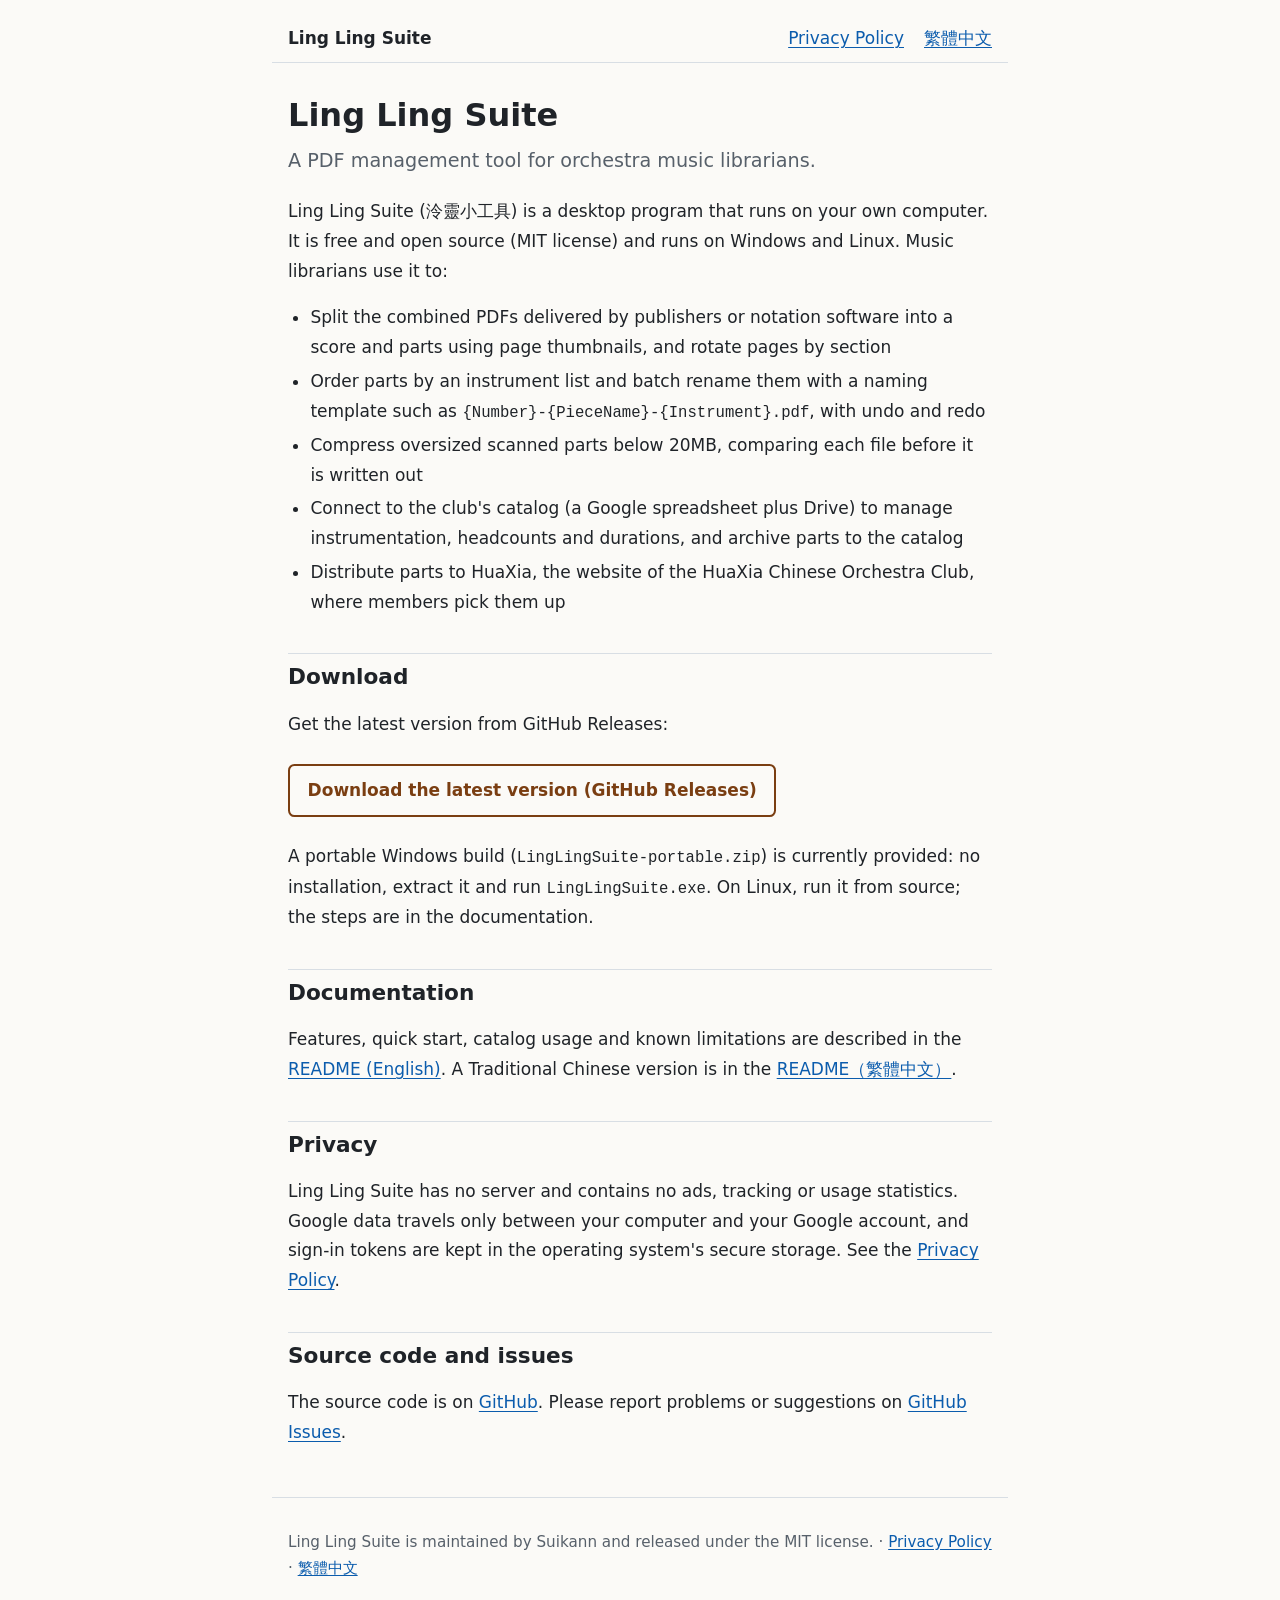
==== website/en/index.html @ 27b3f715 "feat：首頁與隱私權政策放上 GitHub Pages 問題簡述： Google Console 要求正式版填首頁與隱私權政策網址，泠靈兩頁都沒有，同意畫面因此切不成正式版（#94）。  修改檔案：" ====
<!doctype html>
<html lang="en">
<head>
  <meta charset="utf-8">
  <meta name="viewport" content="width=device-width, initial-scale=1">
  <title>Ling Ling Suite</title>
  <meta name="description" content="Ling Ling Suite: a free, open-source desktop tool for managing orchestral score and part PDFs.">
  <link rel="stylesheet" href="../style.css">
  <link rel="alternate" hreflang="zh-Hant-TW" href="../">
</head>
<body>
  <a class="skip-link" href="#main">Skip to main content</a>
  <header>
    <nav class="site-nav" aria-label="Site">
      <a class="brand" href="./">Ling Ling Suite</a>
      <a href="privacy.html">Privacy Policy</a>
      <a href="../" lang="zh-Hant-TW" hreflang="zh-Hant-TW">繁體中文</a>
    </nav>
  </header>

  <main id="main">
    <h1>Ling Ling Suite</h1>
    <p class="lead">A PDF management tool for orchestra music librarians.</p>

    <p>Ling Ling Suite (泠靈小工具) is a desktop program that runs on your own computer. It is free and open source (MIT license) and runs on Windows and Linux. Music librarians use it to:</p>
    <ul>
      <li>Split the combined PDFs delivered by publishers or notation software into a score and parts using page thumbnails, and rotate pages by section</li>
      <li>Order parts by an instrument list and batch rename them with a naming template such as <code>{Number}-{PieceName}-{Instrument}.pdf</code>, with undo and redo</li>
      <li>Compress oversized scanned parts below 20MB, comparing each file before it is written out</li>
      <li>Connect to the club's catalog (a Google spreadsheet plus Drive) to manage instrumentation, headcounts and durations, and archive parts to the catalog</li>
      <li>Distribute parts to HuaXia, the website of the HuaXia Chinese Orchestra Club, where members pick them up</li>
    </ul>

    <h2>Download</h2>
    <p>Get the latest version from GitHub Releases:</p>
    <p><a class="download" href="https://github.com/Suikann/ling-ling-suite/releases/latest">Download the latest version (GitHub Releases)</a></p>
    <p>A portable Windows build (<code>LingLingSuite-portable.zip</code>) is currently provided: no installation, extract it and run <code>LingLingSuite.exe</code>. On Linux, run it from source; the steps are in the documentation.</p>

    <h2>Documentation</h2>
    <p>Features, quick start, catalog usage and known limitations are described in the <a href="https://github.com/Suikann/ling-ling-suite/blob/HEAD/README.md">README (English)</a>. A Traditional Chinese version is in the <a href="https://github.com/Suikann/ling-ling-suite/blob/HEAD/README.zh-TW.md" lang="zh-Hant-TW" hreflang="zh-Hant-TW">README（繁體中文）</a>.</p>

    <h2>Privacy</h2>
    <p>Ling Ling Suite has no server and contains no ads, tracking or usage statistics. Google data travels only between your computer and your Google account, and sign-in tokens are kept in the operating system's secure storage. See the <a href="privacy.html">Privacy Policy</a>.</p>

    <h2>Source code and issues</h2>
    <p>The source code is on <a href="https://github.com/Suikann/ling-ling-suite">GitHub</a>. Please report problems or suggestions on <a href="https://github.com/Suikann/ling-ling-suite/issues">GitHub Issues</a>.</p>
  </main>

  <footer>
    <p>Ling Ling Suite is maintained by Suikann and released under the MIT license. · <a href="privacy.html">Privacy Policy</a> · <a href="../" lang="zh-Hant-TW" hreflang="zh-Hant-TW">繁體中文</a></p>
  </footer>
</body>
</html>
---- website/style.css ----
/* 泠靈小工具的首頁與隱私權政策：只有這一份樣式，不載入任何外部資源 */

:root {
  --bg: #fbfaf7;
  --surface: #ffffff;
  --text: #1f2328;
  --muted: #57606a;
  --border: #d8dee4;
  --link: #0b5cad;
  --accent: #7a3e12;
  color-scheme: light dark;
}

@media (prefers-color-scheme: dark) {
  :root {
    --bg: #14161a;
    --surface: #1c1f24;
    --text: #e6e8eb;
    --muted: #a3abb5;
    --border: #353b43;
    --link: #7cb7ff;
    --accent: #e0a46e;
  }
}

* {
  box-sizing: border-box;
}

body {
  margin: 0;
  background: var(--bg);
  color: var(--text);
  font-family: system-ui, -apple-system, "Segoe UI", "Microsoft JhengHei", "PingFang TC", "Noto Sans TC", "Noto Sans CJK TC", sans-serif;
  font-size: 1.0625rem;
  line-height: 1.75;
}

.skip-link {
  position: absolute;
  left: -9999px;
}

.skip-link:focus {
  left: 1rem;
  top: 1rem;
  padding: 0.5rem 0.75rem;
  background: var(--surface);
  border: 2px solid var(--link);
  z-index: 1;
}

header,
main,
footer {
  max-width: 46rem;
  margin: 0 auto;
  padding: 0 1rem;
}

header {
  padding-top: 1.5rem;
  padding-bottom: 0.5rem;
  border-bottom: 1px solid var(--border);
}

.site-nav {
  display: flex;
  flex-wrap: wrap;
  gap: 0.25rem 1.25rem;
  align-items: baseline;
}

.site-nav .brand {
  font-weight: 700;
  color: var(--text);
  text-decoration: none;
  margin-right: auto;
}

main {
  padding-top: 1.5rem;
  padding-bottom: 2rem;
}

h1 {
  font-size: 2rem;
  line-height: 1.3;
  margin: 0.5rem 0 0.5rem;
}

h2 {
  font-size: 1.35rem;
  line-height: 1.4;
  margin: 2.25rem 0 0.5rem;
  padding-top: 0.5rem;
  border-top: 1px solid var(--border);
}

h3 {
  font-size: 1.1rem;
  margin: 1.5rem 0 0.25rem;
}

.lead {
  font-size: 1.2rem;
  color: var(--muted);
  margin-top: 0;
}

.meta {
  color: var(--muted);
  font-size: 0.95rem;
}

a {
  color: var(--link);
  text-underline-offset: 0.15em;
}

a:focus-visible {
  outline: 2px solid var(--link);
  outline-offset: 2px;
}

.download {
  display: inline-block;
  margin: 0.5rem 0;
  padding: 0.6rem 1.1rem;
  border: 2px solid var(--accent);
  border-radius: 0.4rem;
  color: var(--accent);
  font-weight: 700;
  text-decoration: none;
}

.download:hover {
  background: var(--surface);
}

.summary {
  background: var(--surface);
  border: 1px solid var(--border);
  border-radius: 0.4rem;
  padding: 0.75rem 1.25rem;
}

code {
  font-family: ui-monospace, "Cascadia Mono", Consolas, "Noto Sans Mono", monospace;
  font-size: 0.92em;
  overflow-wrap: anywhere;
}

ul {
  padding-left: 1.4rem;
}

li + li {
  margin-top: 0.25rem;
}

footer {
  padding-top: 1rem;
  padding-bottom: 2rem;
  border-top: 1px solid var(--border);
  color: var(--muted);
  font-size: 0.95rem;
}
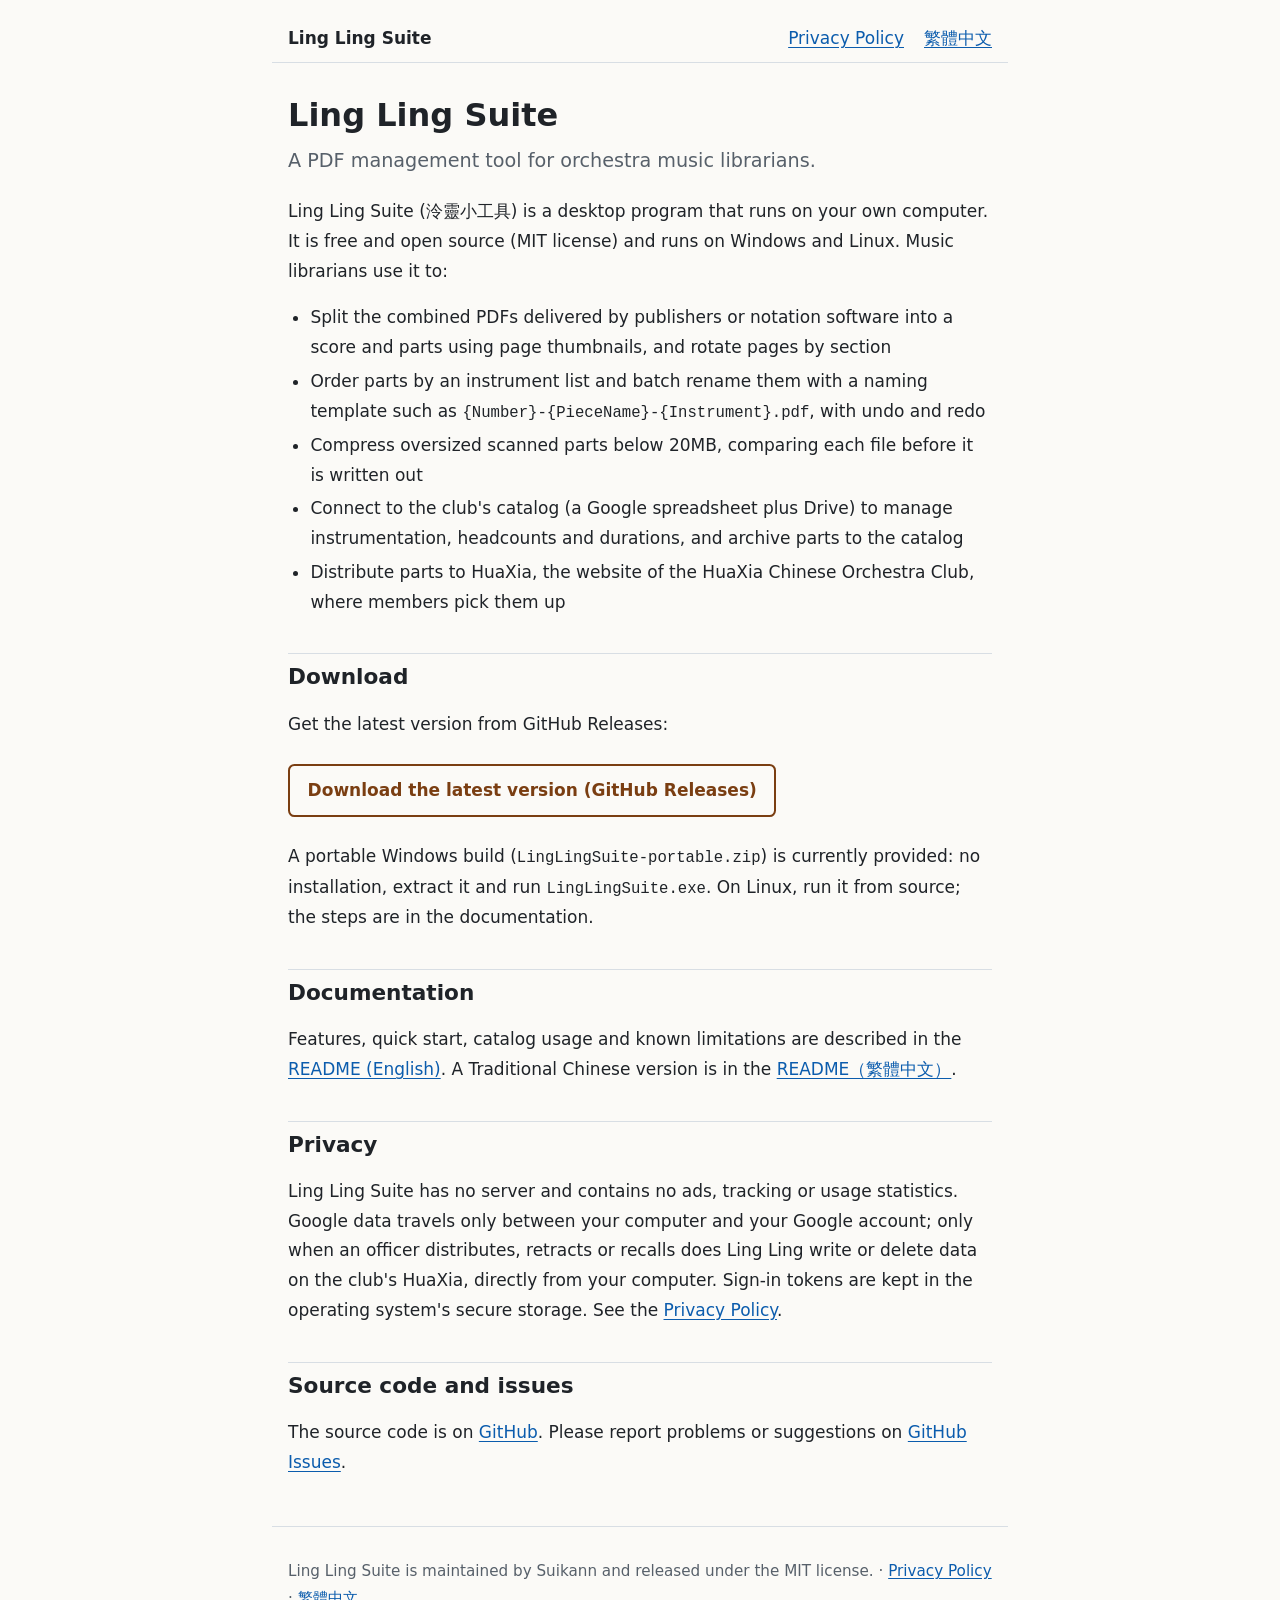
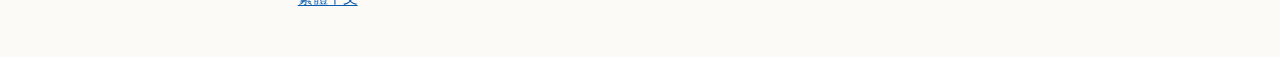
==== commit 332d7a22: "fix：首頁的隱私段補上 HuaXia 的例外 問題簡述： 兩份首頁寫 Google 的資料只在電腦與 Google 帳號之間傳送，沒提幹部發譜、撤回或收回時會寫入或刪除 HuaXia 上的資料，與隱" ====
--- a/website/en/index.html
+++ b/website/en/index.html
@@ -40,7 +40,7 @@
     <p>Features, quick start, catalog usage and known limitations are described in the <a href="https://github.com/Suikann/ling-ling-suite/blob/HEAD/README.md">README (English)</a>. A Traditional Chinese version is in the <a href="https://github.com/Suikann/ling-ling-suite/blob/HEAD/README.zh-TW.md" lang="zh-Hant-TW" hreflang="zh-Hant-TW">README（繁體中文）</a>.</p>
 
     <h2>Privacy</h2>
-    <p>Ling Ling Suite has no server and contains no ads, tracking or usage statistics. Google data travels only between your computer and your Google account, and sign-in tokens are kept in the operating system's secure storage. See the <a href="privacy.html">Privacy Policy</a>.</p>
+    <p>Ling Ling Suite has no server and contains no ads, tracking or usage statistics. Google data travels only between your computer and your Google account; only when an officer distributes, retracts or recalls does Ling Ling write or delete data on the club's HuaXia, directly from your computer. Sign-in tokens are kept in the operating system's secure storage. See the <a href="privacy.html">Privacy Policy</a>.</p>
 
     <h2>Source code and issues</h2>
     <p>The source code is on <a href="https://github.com/Suikann/ling-ling-suite">GitHub</a>. Please report problems or suggestions on <a href="https://github.com/Suikann/ling-ling-suite/issues">GitHub Issues</a>.</p>
